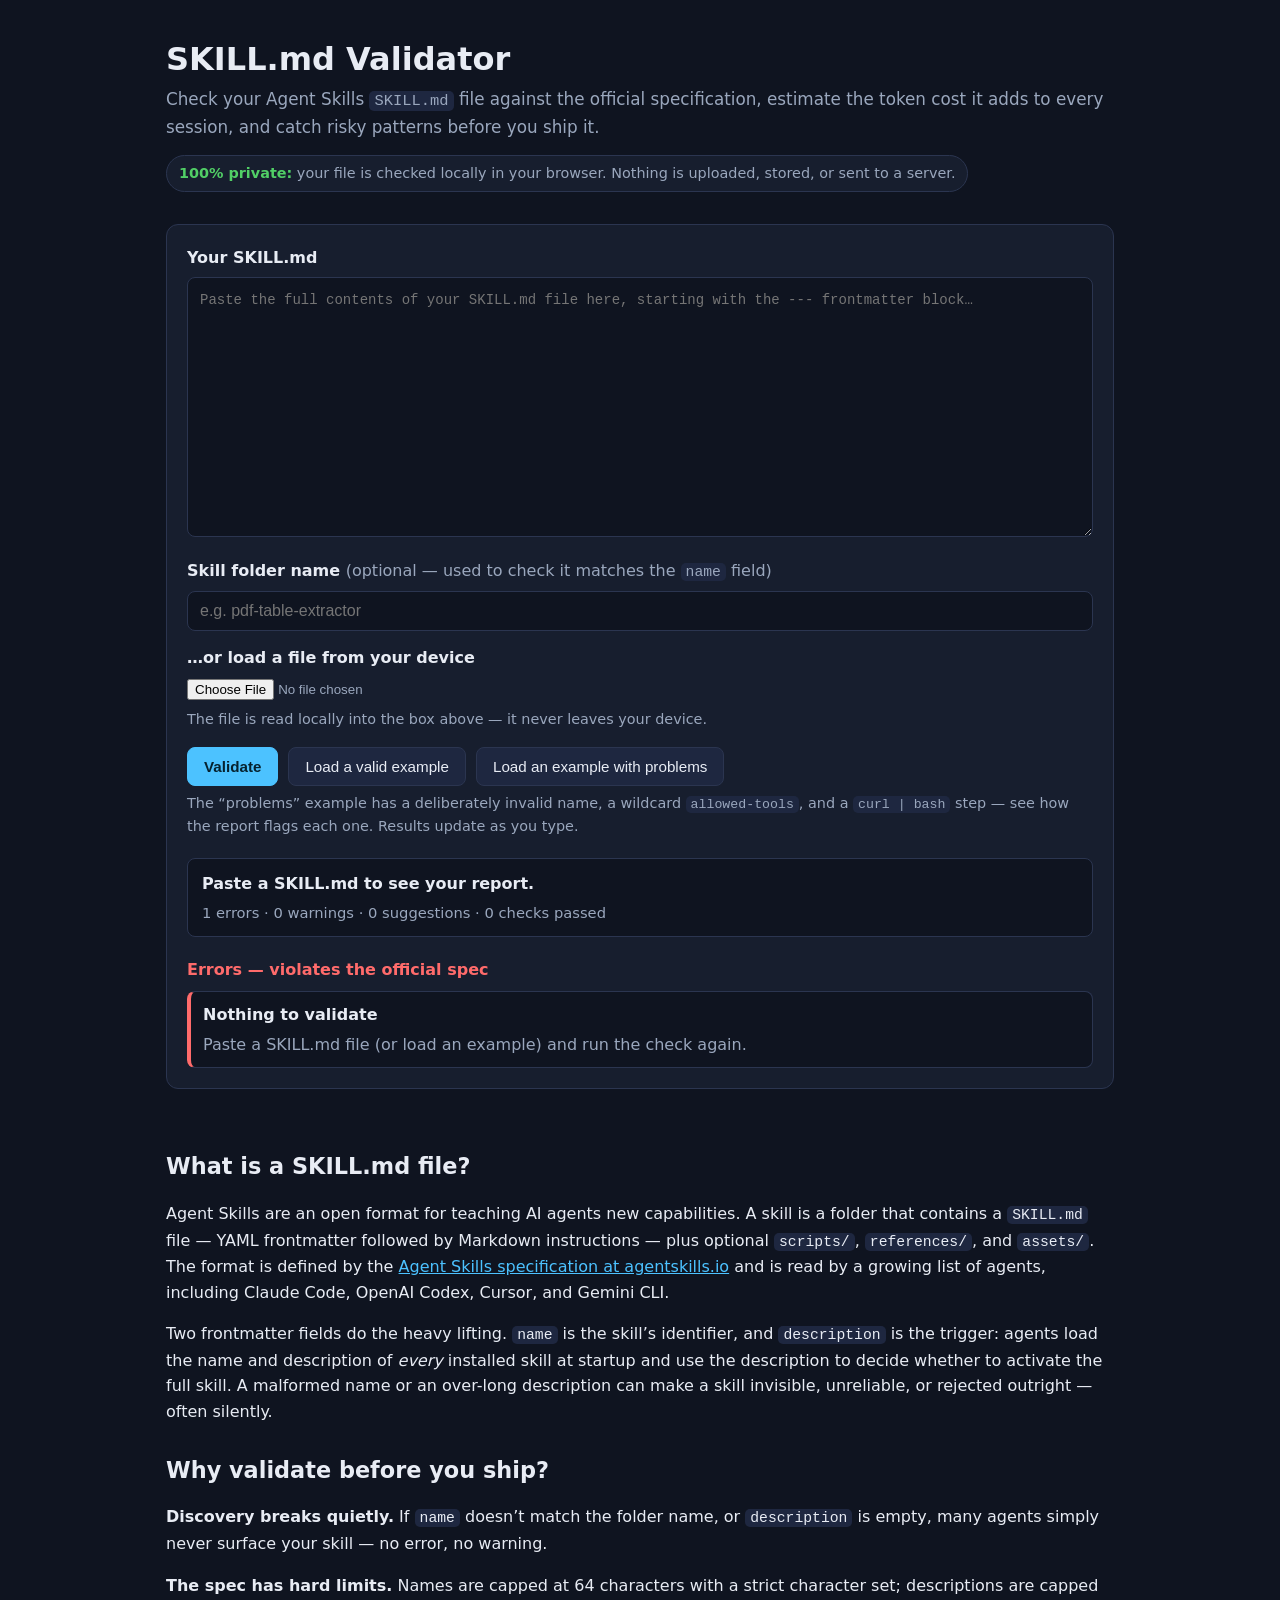
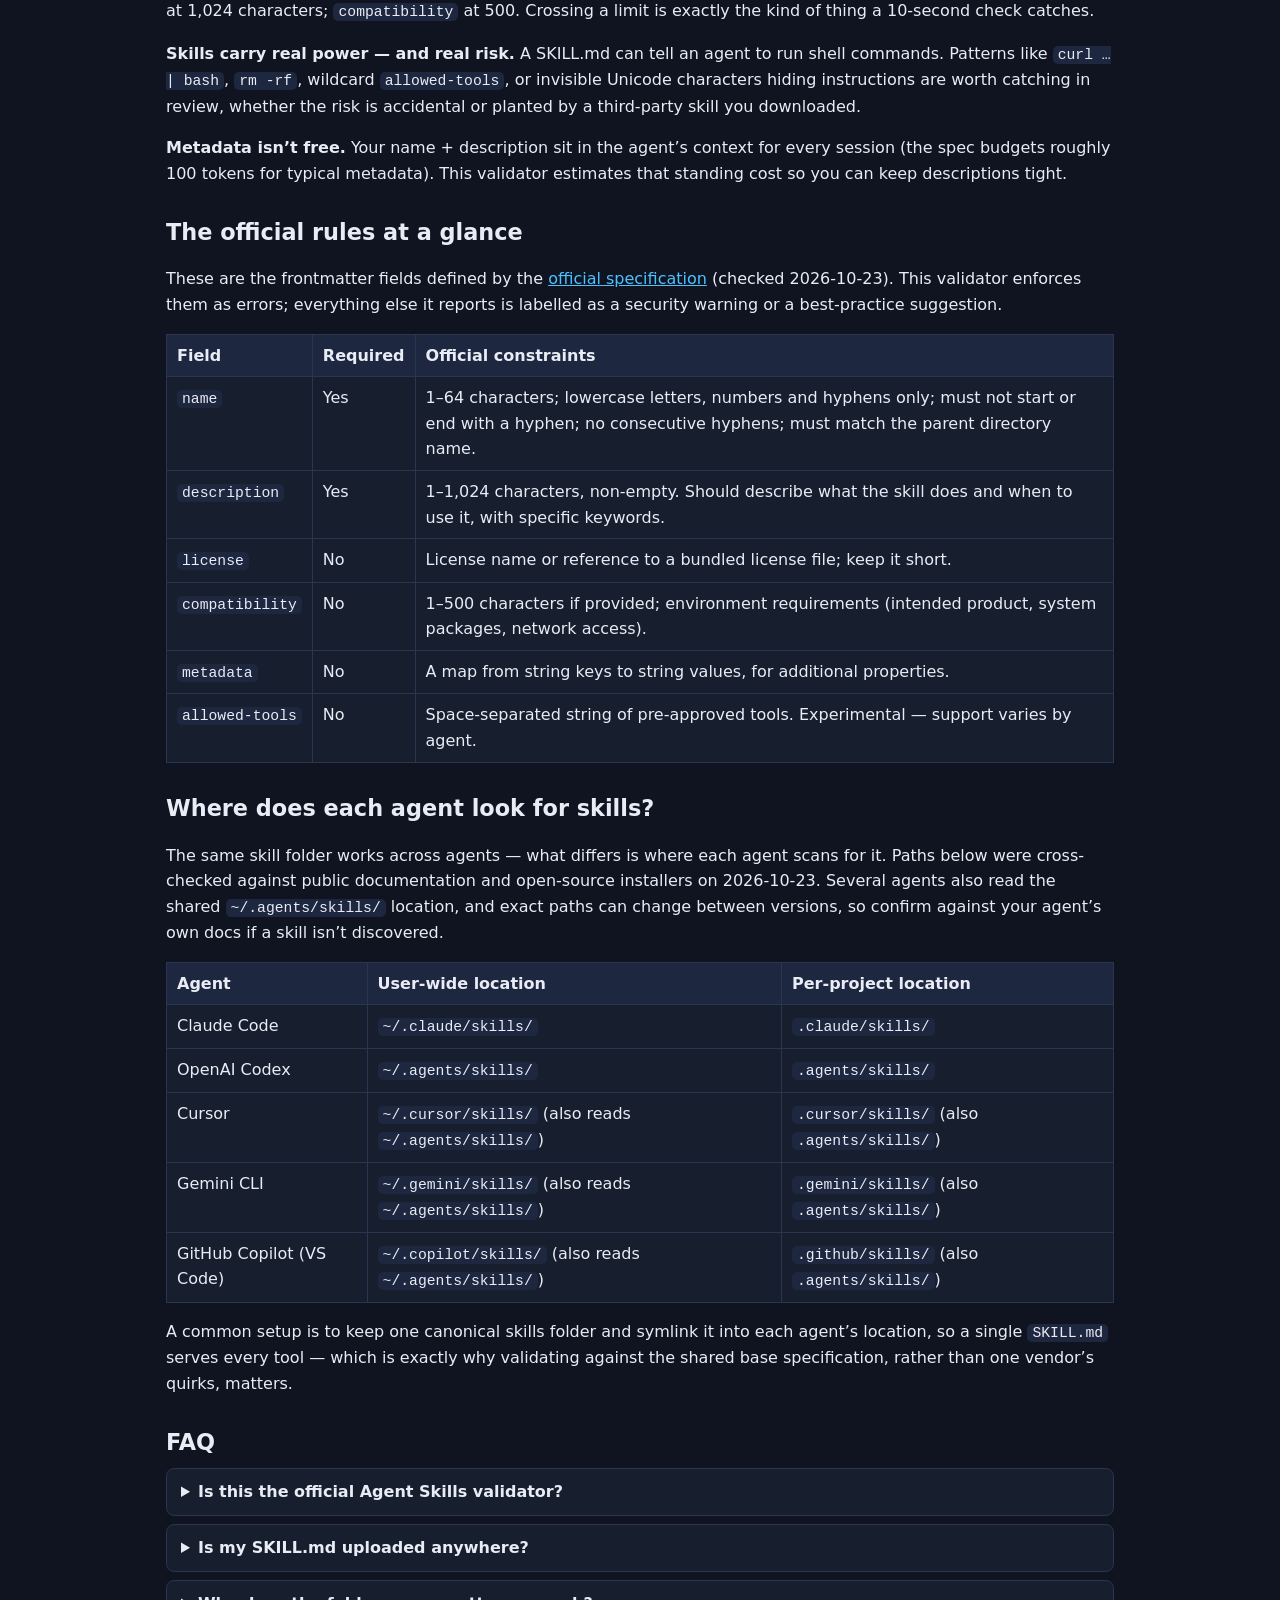
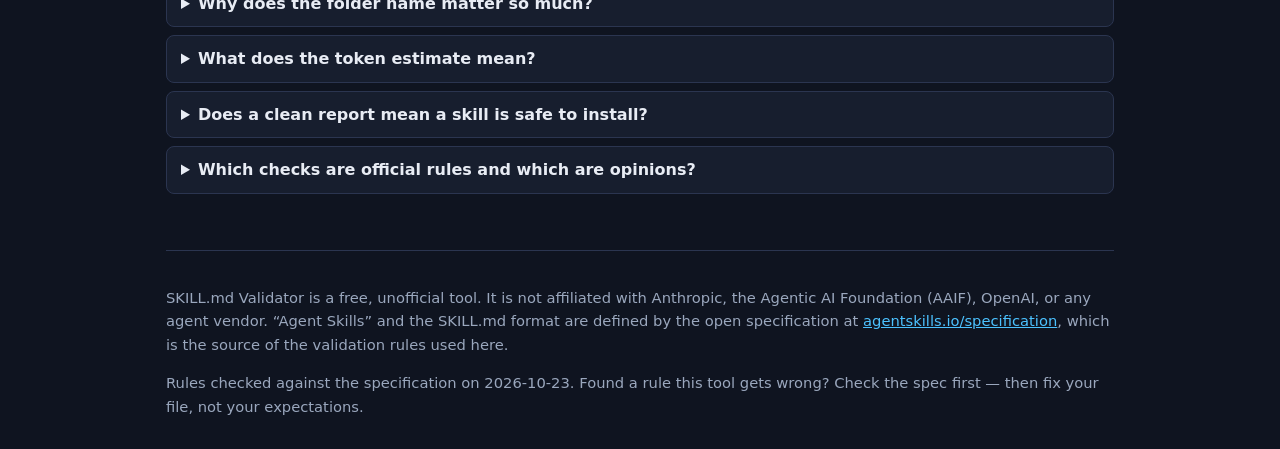
==== index.html @ e112f3e5 "Add files via upload" ====
<!DOCTYPE html>
<html lang="en">
<head>
<meta charset="utf-8">
<meta name="viewport" content="width=device-width, initial-scale=1">
<title>SKILL.md Validator — Free Online Checker for Agent Skills Files</title>
<meta name="description" content="Free, private SKILL.md validator. Paste your Agent Skills SKILL.md file to check frontmatter, name and description rules against the official spec, estimate its standing token cost, and scan for risky patterns — all in your browser, nothing is uploaded.">
<!-- TODO(owner): replace the placeholder domain below with the real domain after launch. -->
<link rel="canonical" href="https://skillmdvalidator.com/">
<meta property="og:title" content="SKILL.md Validator — Free Online Checker for Agent Skills Files">
<meta property="og:description" content="Validate SKILL.md frontmatter against the official Agent Skills spec, estimate token cost, and scan for risky patterns. Free, no sign-up, runs 100% in your browser.">
<meta property="og:type" content="website">
<meta property="og:url" content="https://skillmdvalidator.com/">
<link rel="stylesheet" href="style.css">
</head>
<body>
<div class="wrap">

<header class="site">
  <h1>SKILL.md Validator</h1>
  <p class="tagline">Check your Agent Skills <code>SKILL.md</code> file against the official specification, estimate the token cost it adds to every session, and catch risky patterns before you ship it.</p>
  <span class="privacy-note"><strong>100% private:</strong> your file is checked locally in your browser. Nothing is uploaded, stored, or sent to a server.</span>
</header>

<main>
  <section class="tool" aria-label="SKILL.md validator tool">
    <label for="skill-input">Your SKILL.md</label>
    <textarea id="skill-input" spellcheck="false" placeholder="Paste the full contents of your SKILL.md file here, starting with the --- frontmatter block…"></textarea>

    <label for="folder-input">Skill folder name <span style="font-weight:400;color:var(--muted)">(optional — used to check it matches the <code>name</code> field)</span></label>
    <input type="text" id="folder-input" placeholder="e.g. pdf-table-extractor" autocomplete="off">

    <label for="file-input">…or load a file from your device</label>
    <input type="file" id="file-input" accept=".md,.markdown,.txt,text/markdown,text/plain">
    <p class="hint">The file is read locally into the box above — it never leaves your device.</p>

    <div class="btn-row">
      <button type="button" class="primary" id="validate-btn">Validate</button>
      <button type="button" id="load-valid">Load a valid example</button>
      <button type="button" id="load-flawed">Load an example with problems</button>
    </div>
    <p class="hint">The “problems” example has a deliberately invalid name, a wildcard <code>allowed-tools</code>, and a <code>curl | bash</code> step — see how the report flags each one. Results update as you type.</p>

    <div id="report" aria-live="polite"></div>
  </section>

  <section class="content">
    <h2>What is a SKILL.md file?</h2>
    <p>Agent Skills are an open format for teaching AI agents new capabilities. A skill is a folder that contains a <code>SKILL.md</code> file — YAML frontmatter followed by Markdown instructions — plus optional <code>scripts/</code>, <code>references/</code>, and <code>assets/</code>. The format is defined by the <a href="https://agentskills.io/specification" rel="noopener">Agent Skills specification at agentskills.io</a> and is read by a growing list of agents, including Claude Code, OpenAI Codex, Cursor, and Gemini CLI.</p>
    <p>Two frontmatter fields do the heavy lifting. <code>name</code> is the skill’s identifier, and <code>description</code> is the trigger: agents load the name and description of <em>every</em> installed skill at startup and use the description to decide whether to activate the full skill. A malformed name or an over-long description can make a skill invisible, unreliable, or rejected outright — often silently.</p>

    <h2>Why validate before you ship?</h2>
    <p><strong>Discovery breaks quietly.</strong> If <code>name</code> doesn’t match the folder name, or <code>description</code> is empty, many agents simply never surface your skill — no error, no warning.</p>
    <p><strong>The spec has hard limits.</strong> Names are capped at 64 characters with a strict character set; descriptions are capped at 1,024 characters; <code>compatibility</code> at 500. Crossing a limit is exactly the kind of thing a 10-second check catches.</p>
    <p><strong>Skills carry real power — and real risk.</strong> A SKILL.md can tell an agent to run shell commands. Patterns like <code>curl … | bash</code>, <code>rm -rf</code>, wildcard <code>allowed-tools</code>, or invisible Unicode characters hiding instructions are worth catching in review, whether the risk is accidental or planted by a third-party skill you downloaded.</p>
    <p><strong>Metadata isn’t free.</strong> Your name + description sit in the agent’s context for every session (the spec budgets roughly 100 tokens for typical metadata). This validator estimates that standing cost so you can keep descriptions tight.</p>

    <h2>The official rules at a glance</h2>
    <p>These are the frontmatter fields defined by the <a href="https://agentskills.io/specification" rel="noopener">official specification</a> (checked 2026-10-23). This validator enforces them as errors; everything else it reports is labelled as a security warning or a best-practice suggestion.</p>
    <table>
      <thead><tr><th>Field</th><th>Required</th><th>Official constraints</th></tr></thead>
      <tbody>
        <tr><td><code>name</code></td><td>Yes</td><td>1–64 characters; lowercase letters, numbers and hyphens only; must not start or end with a hyphen; no consecutive hyphens; must match the parent directory name.</td></tr>
        <tr><td><code>description</code></td><td>Yes</td><td>1–1,024 characters, non-empty. Should describe what the skill does and when to use it, with specific keywords.</td></tr>
        <tr><td><code>license</code></td><td>No</td><td>License name or reference to a bundled license file; keep it short.</td></tr>
        <tr><td><code>compatibility</code></td><td>No</td><td>1–500 characters if provided; environment requirements (intended product, system packages, network access).</td></tr>
        <tr><td><code>metadata</code></td><td>No</td><td>A map from string keys to string values, for additional properties.</td></tr>
        <tr><td><code>allowed-tools</code></td><td>No</td><td>Space-separated string of pre-approved tools. Experimental — support varies by agent.</td></tr>
      </tbody>
    </table>

    <h2>Where does each agent look for skills?</h2>
    <p>The same skill folder works across agents — what differs is where each agent scans for it. Paths below were cross-checked against public documentation and open-source installers on 2026-10-23. Several agents also read the shared <code>~/.agents/skills/</code> location, and exact paths can change between versions, so confirm against your agent’s own docs if a skill isn’t discovered.</p>
    <table>
      <thead><tr><th>Agent</th><th>User-wide location</th><th>Per-project location</th></tr></thead>
      <tbody>
        <tr><td>Claude Code</td><td><code>~/.claude/skills/</code></td><td><code>.claude/skills/</code></td></tr>
        <tr><td>OpenAI Codex</td><td><code>~/.agents/skills/</code></td><td><code>.agents/skills/</code></td></tr>
        <tr><td>Cursor</td><td><code>~/.cursor/skills/</code> (also reads <code>~/.agents/skills/</code>)</td><td><code>.cursor/skills/</code> (also <code>.agents/skills/</code>)</td></tr>
        <tr><td>Gemini CLI</td><td><code>~/.gemini/skills/</code> (also reads <code>~/.agents/skills/</code>)</td><td><code>.gemini/skills/</code> (also <code>.agents/skills/</code>)</td></tr>
        <tr><td>GitHub Copilot (VS Code)</td><td><code>~/.copilot/skills/</code> (also reads <code>~/.agents/skills/</code>)</td><td><code>.github/skills/</code> (also <code>.agents/skills/</code>)</td></tr>
      </tbody>
    </table>
    <p>A common setup is to keep one canonical skills folder and symlink it into each agent’s location, so a single <code>SKILL.md</code> serves every tool — which is exactly why validating against the shared base specification, rather than one vendor’s quirks, matters.</p>

    <h2>FAQ</h2>
    <details>
      <summary>Is this the official Agent Skills validator?</summary>
      <p>No. This is an independent, unofficial tool. The specification’s own reference validator is the <code>skills-ref</code> library mentioned on agentskills.io. This page implements the published specification’s frontmatter rules in JavaScript so you can check a file instantly in the browser, and adds clearly-labelled security heuristics and best-practice suggestions on top.</p>
    </details>
    <details>
      <summary>Is my SKILL.md uploaded anywhere?</summary>
      <p>No. All checking runs in JavaScript on this page, on your device. There is no server, no account, and no analytics on the file contents. You can even save this page and use it offline.</p>
    </details>
    <details>
      <summary>Why does the folder name matter so much?</summary>
      <p>Because the specification says the <code>name</code> field must match the parent directory name. It is one of the most common reasons a skill silently fails to load: someone renames the folder (or copies the file into a differently-named folder) and the agent can no longer reconcile the two. This validator checks it whenever you provide the folder name.</p>
    </details>
    <details>
      <summary>What does the token estimate mean?</summary>
      <p>Agents load every installed skill’s <code>name</code> and <code>description</code> at startup, before deciding what to use. The estimate here is deliberately rough — total characters of name + description divided by 4 (a common approximation of ~4 characters per token for English text). Treat it as a budget signal, not an exact tokenizer count: if one skill costs several hundred tokens of standing context, its description is probably doing too much.</p>
    </details>
    <details>
      <summary>Does a clean report mean a skill is safe to install?</summary>
      <p>No. A clean report means the file follows the specification and none of this tool’s known risky patterns were found. It is a first pass, not a security audit: a skill can be perfectly formatted and still tell an agent to do harmful things in plain language. Always read third-party skills in full before installing them, especially anything that runs shell commands.</p>
    </details>
    <details>
      <summary>Which checks are official rules and which are opinions?</summary>
      <p>Anything labelled an <strong>error</strong> comes straight from the official specification (missing or invalid name/description, unclosed frontmatter, folder-name mismatch, the 1,024-character description cap, the 500-character compatibility cap). <strong>Warnings</strong> are security heuristics (piped remote scripts, destructive commands, wildcard tool approvals, invisible characters). <strong>Suggestions</strong> are best practice — for example adding a “Use when…” trigger sentence to the description. The full source list is in this project’s README.</p>
    </details>
  </section>
</main>

<footer class="site">
  <p>SKILL.md Validator is a free, unofficial tool. It is not affiliated with Anthropic, the Agentic AI Foundation (AAIF), OpenAI, or any agent vendor. “Agent Skills” and the SKILL.md format are defined by the open specification at <a href="https://agentskills.io/specification" rel="noopener">agentskills.io/specification</a>, which is the source of the validation rules used here.</p>
  <p>Rules checked against the specification on 2026-10-23. Found a rule this tool gets wrong? Check the spec first — then fix your file, not your expectations.</p>
</footer>

</div>
<script src="app.js"></script>
</body>
</html>
---- style.css ----
:root {
  --bg: #0f1420;
  --surface: #171e2e;
  --surface-2: #1e2740;
  --ink: #e8ecf4;
  --muted: #9aa7bd;
  --line: #2b3550;
  --accent: #4cc2ff;
  --error: #ff6b6b;
  --warning: #ffb84d;
  --suggestion: #b48cff;
  --pass: #51cf66;
  --radius: 12px;
}
* { box-sizing: border-box; }
html { -webkit-text-size-adjust: 100%; }
body {
  margin: 0;
  font-family: system-ui, -apple-system, "Segoe UI", Roboto, Helvetica, Arial, sans-serif;
  background: var(--bg);
  color: var(--ink);
  line-height: 1.6;
}
a { color: var(--accent); }
.wrap { max-width: 980px; margin: 0 auto; padding: 0 16px; }
header.site { padding: 40px 0 8px; }
header.site h1 { font-size: 2rem; margin: 0 0 8px; line-height: 1.2; }
.tagline { color: var(--muted); margin: 0 0 4px; font-size: 1.05rem; }
.privacy-note {
  display: inline-block; margin-top: 10px; padding: 6px 12px;
  border: 1px solid var(--line); border-radius: 999px;
  background: var(--surface); color: var(--muted); font-size: .9rem;
}
.privacy-note strong { color: var(--pass); }

.tool {
  background: var(--surface); border: 1px solid var(--line);
  border-radius: var(--radius); padding: 20px; margin: 24px 0;
}
.tool label { display: block; font-weight: 600; margin: 14px 0 6px; }
.tool label:first-child { margin-top: 0; }
textarea {
  width: 100%; min-height: 260px; resize: vertical;
  background: var(--bg); color: var(--ink);
  border: 1px solid var(--line); border-radius: 8px;
  padding: 12px; font: 14px/1.5 ui-monospace, SFMono-Regular, Menlo, Consolas, monospace;
}
input[type="text"] {
  width: 100%; background: var(--bg); color: var(--ink);
  border: 1px solid var(--line); border-radius: 8px; padding: 10px 12px; font-size: 1rem;
}
input[type="file"] { color: var(--muted); }
.hint { color: var(--muted); font-size: .9rem; margin: 6px 0 0; }
.btn-row { display: flex; flex-wrap: wrap; gap: 10px; margin-top: 16px; }
button {
  appearance: none; border: 1px solid var(--line); border-radius: 8px;
  background: var(--surface-2); color: var(--ink);
  padding: 10px 16px; font-size: .95rem; cursor: pointer;
}
button.primary { background: var(--accent); border-color: var(--accent); color: #06222f; font-weight: 700; }
button:hover { filter: brightness(1.12); }
button:focus-visible, a:focus-visible, textarea:focus-visible, input:focus-visible {
  outline: 2px solid var(--accent); outline-offset: 2px;
}

#report { margin-top: 20px; }
.summary {
  border: 1px solid var(--line); border-radius: 8px;
  padding: 12px 14px; background: var(--bg);
  display: flex; flex-direction: column; gap: 4px;
}
.summary .counts { color: var(--muted); font-size: .92rem; }
.group-title { margin: 20px 0 8px; font-size: 1rem; }
.group-title.error { color: var(--error); }
.group-title.warning { color: var(--warning); }
.group-title.suggestion { color: var(--suggestion); }
.group-title.pass { color: var(--pass); }
ul.issues, ul.passes { list-style: none; margin: 0; padding: 0; display: grid; gap: 8px; }
.issue {
  border: 1px solid var(--line); border-left: 4px solid var(--muted);
  border-radius: 8px; padding: 10px 12px; background: var(--bg);
}
.issue.error { border-left-color: var(--error); }
.issue.warning { border-left-color: var(--warning); }
.issue.suggestion { border-left-color: var(--suggestion); }
.issue p { margin: 4px 0 0; color: var(--muted); }
ul.passes li { color: var(--muted); padding: 2px 0; }
code {
  font-family: ui-monospace, SFMono-Regular, Menlo, Consolas, monospace;
  background: var(--surface-2); padding: 1px 5px; border-radius: 5px; font-size: .92em;
}
pre {
  background: var(--surface); border: 1px solid var(--line); border-radius: 8px;
  padding: 14px; overflow-x: auto; font-size: .9rem;
}
section.content { padding: 8px 0; }
section.content h2 { margin: 28px 0 8px; font-size: 1.4rem; }
table { border-collapse: collapse; width: 100%; margin: 12px 0; display: block; overflow-x: auto; }
th, td { border: 1px solid var(--line); padding: 8px 10px; text-align: left; vertical-align: top; }
th { background: var(--surface-2); }
td { background: var(--surface); }
details {
  border: 1px solid var(--line); border-radius: 8px;
  background: var(--surface); padding: 10px 14px; margin: 8px 0;
}
details summary { cursor: pointer; font-weight: 600; }
details p { color: var(--muted); margin: 8px 0 4px; }
footer.site {
  border-top: 1px solid var(--line); margin-top: 40px;
  padding: 20px 0 36px; color: var(--muted); font-size: .92rem;
}
@media (max-width: 640px) {
  header.site { padding-top: 26px; }
  header.site h1 { font-size: 1.6rem; }
  .tool { padding: 14px; }
  textarea { min-height: 200px; }
  .btn-row button { flex: 1 1 44%; }
}
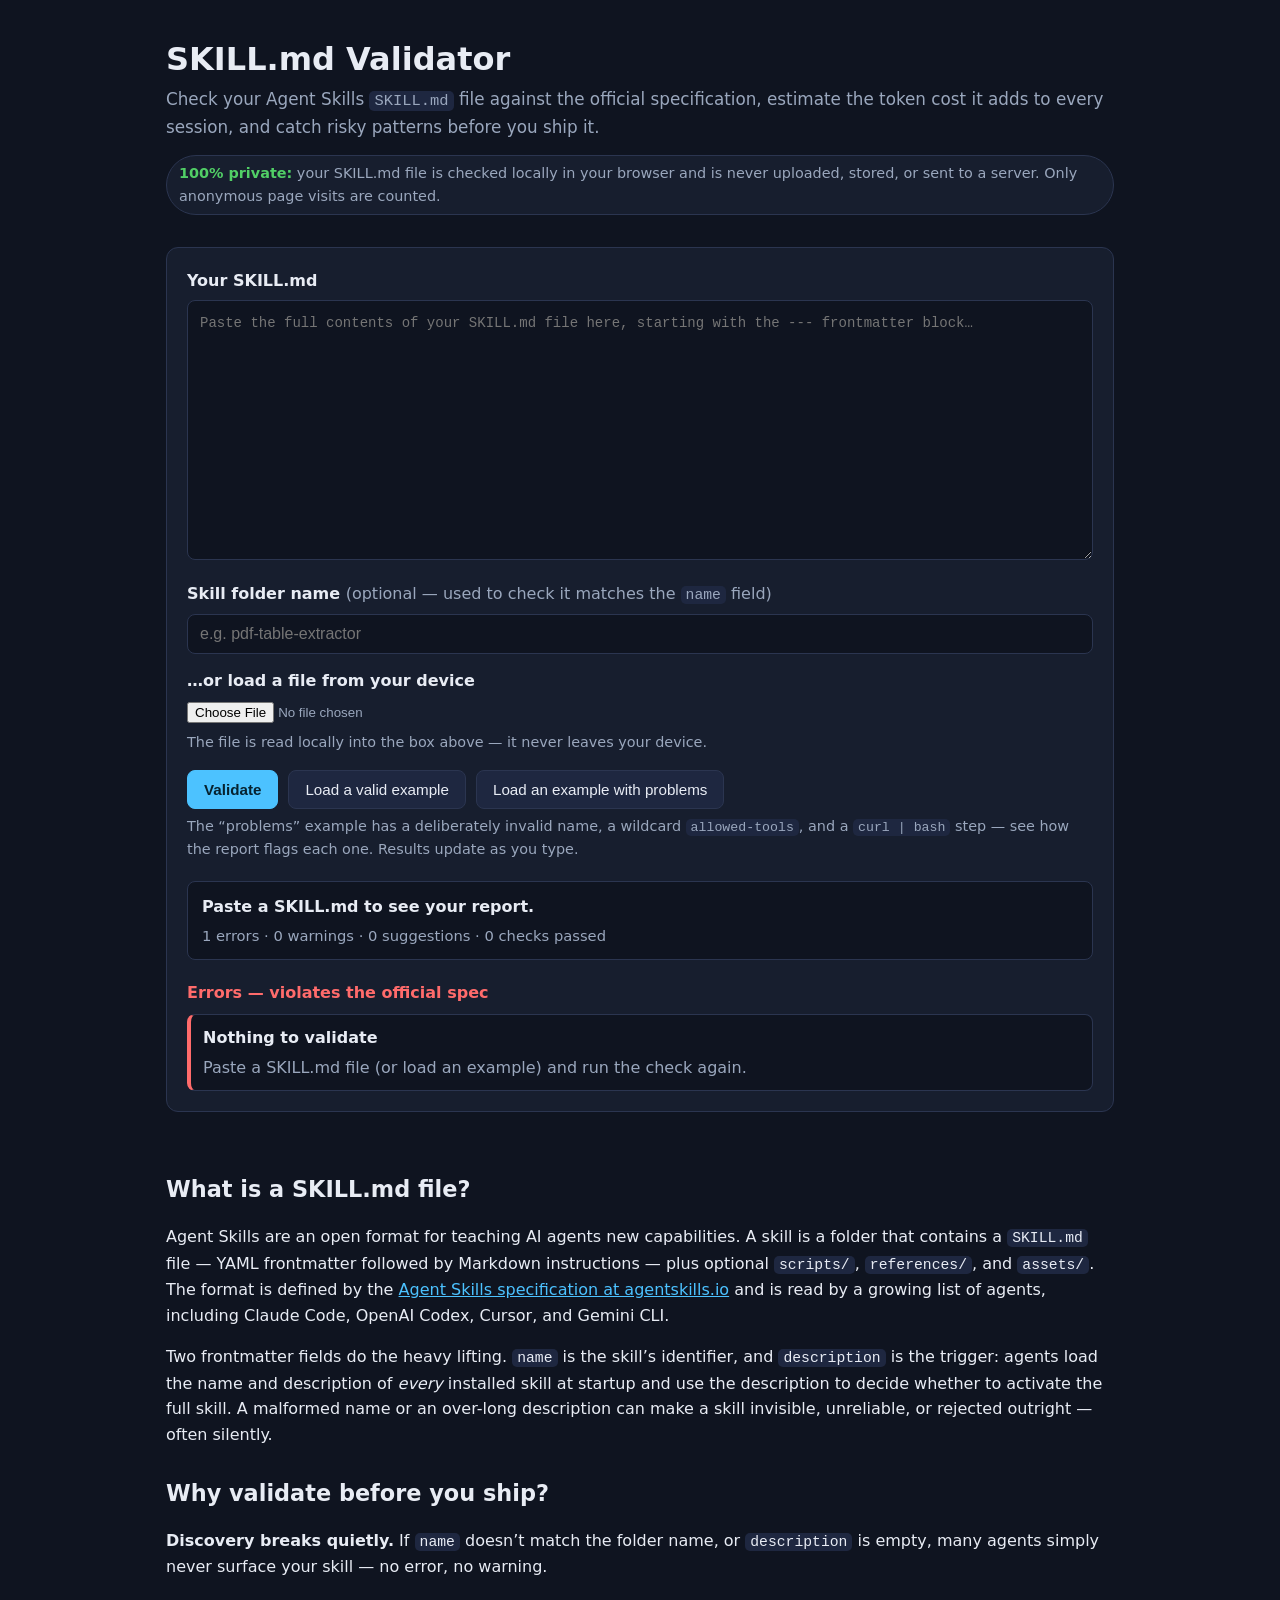
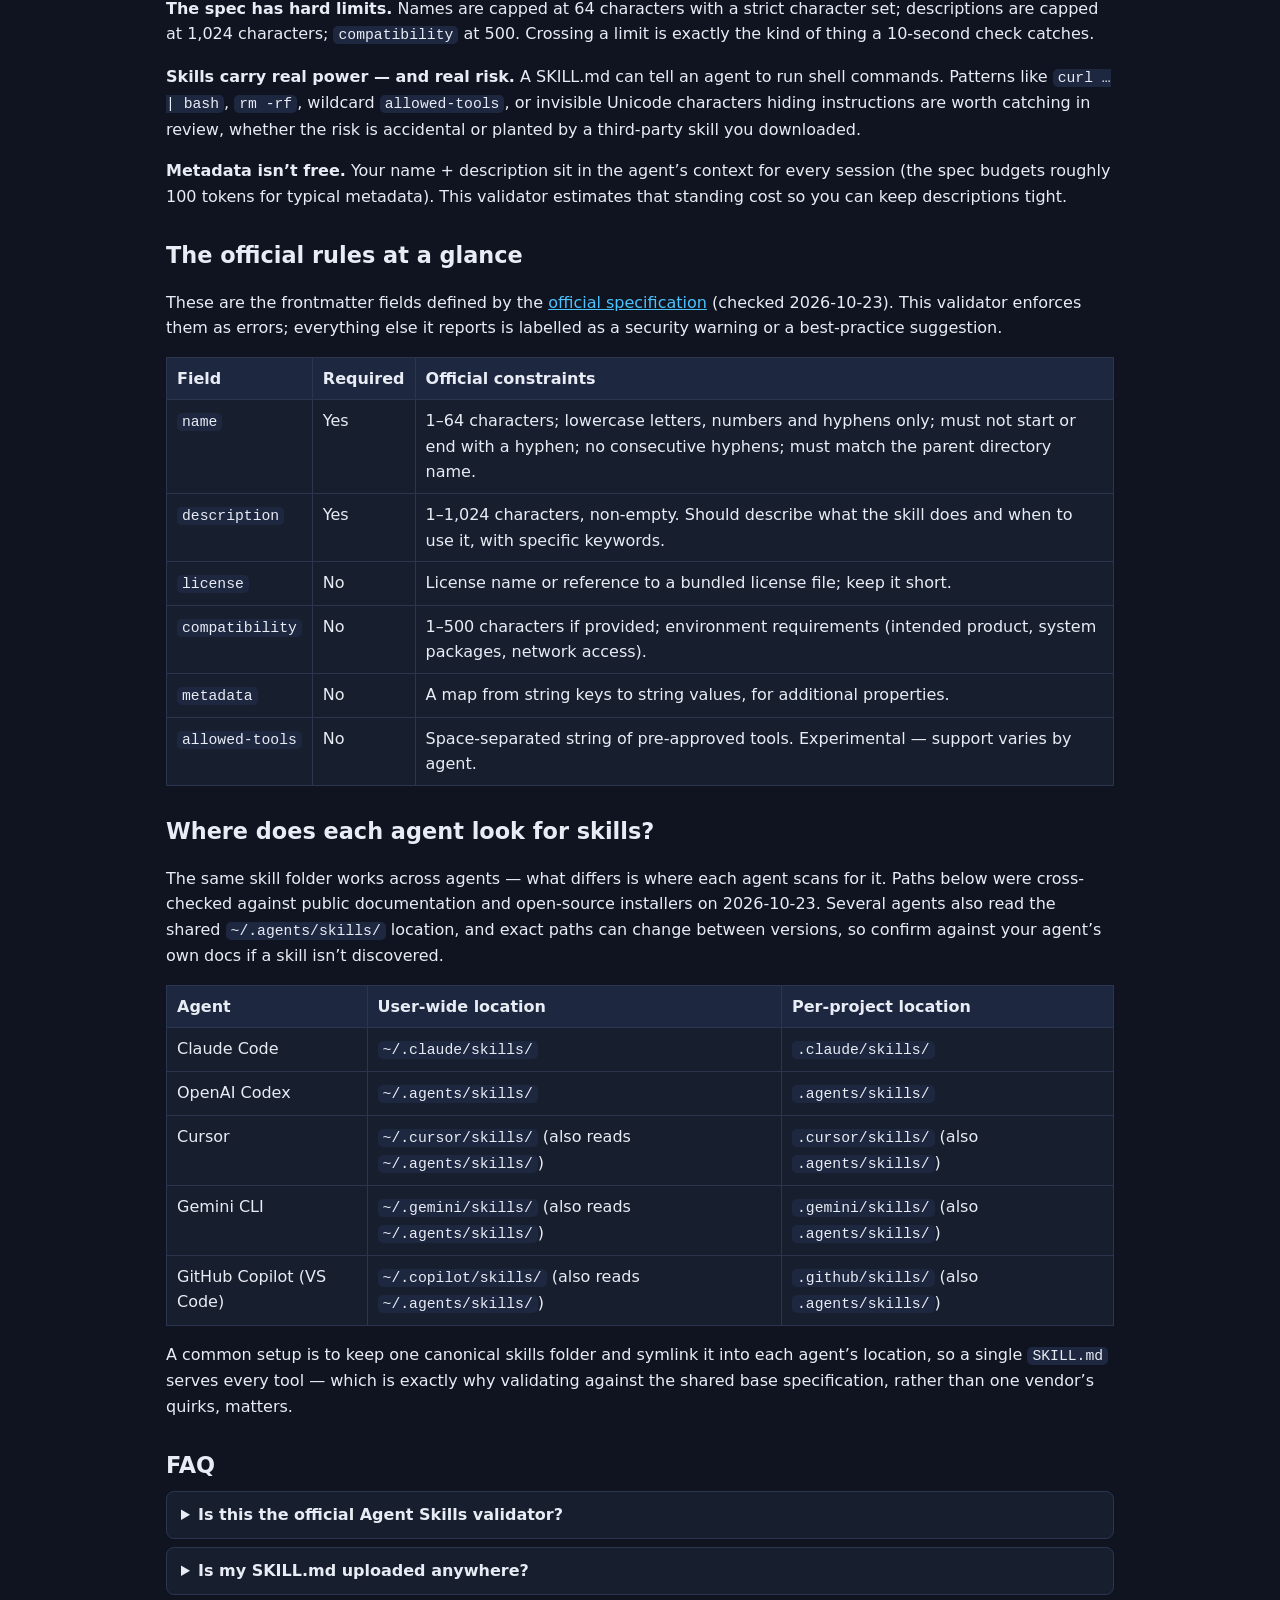
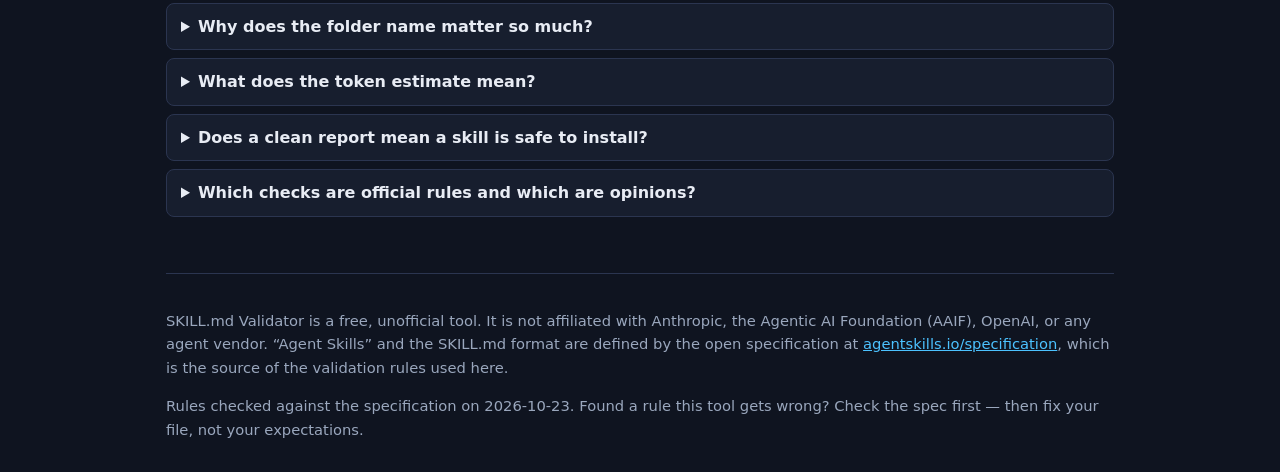
==== commit ce91c9ec: "Fix privacy wording for GA4 page-visit analytics" ====
--- a/index.html
+++ b/index.html
@@ -12,6 +12,14 @@
 <meta property="og:type" content="website">
 <meta property="og:url" content="https://skillmdvalidator.com/">
 <link rel="stylesheet" href="style.css">
+<!-- Google tag (gtag.js) - page visits only; SKILL.md file contents are never sent. -->
+<script async src="https://www.googletagmanager.com/gtag/js?id=G-309C665CHX"></script>
+<script>
+  window.dataLayer = window.dataLayer || [];
+  function gtag(){dataLayer.push(arguments);}
+  gtag('js', new Date());
+  gtag('config', 'G-309C665CHX');
+</script>
 </head>
 <body>
 <div class="wrap">
@@ -19,7 +27,7 @@
 <header class="site">
   <h1>SKILL.md Validator</h1>
   <p class="tagline">Check your Agent Skills <code>SKILL.md</code> file against the official specification, estimate the token cost it adds to every session, and catch risky patterns before you ship it.</p>
-  <span class="privacy-note"><strong>100% private:</strong> your file is checked locally in your browser. Nothing is uploaded, stored, or sent to a server.</span>
+  <span class="privacy-note"><strong>100% private:</strong> your SKILL.md file is checked locally in your browser and is never uploaded, stored, or sent to a server. Only anonymous page visits are counted.</span>
 </header>
 
 <main>
@@ -90,7 +98,7 @@
     </details>
     <details>
       <summary>Is my SKILL.md uploaded anywhere?</summary>
-      <p>No. All checking runs in JavaScript on this page, on your device. There is no server, no account, and no analytics on the file contents. You can even save this page and use it offline.</p>
+      <p>No. All checking runs in JavaScript on this page, on your device. Your file contents are never uploaded, analyzed, or stored anywhere. Anonymous page visits are counted with Google Analytics; that counts visits only and never sees your file contents. You can even save this page and use it offline.</p>
     </details>
     <details>
       <summary>Why does the folder name matter so much?</summary>
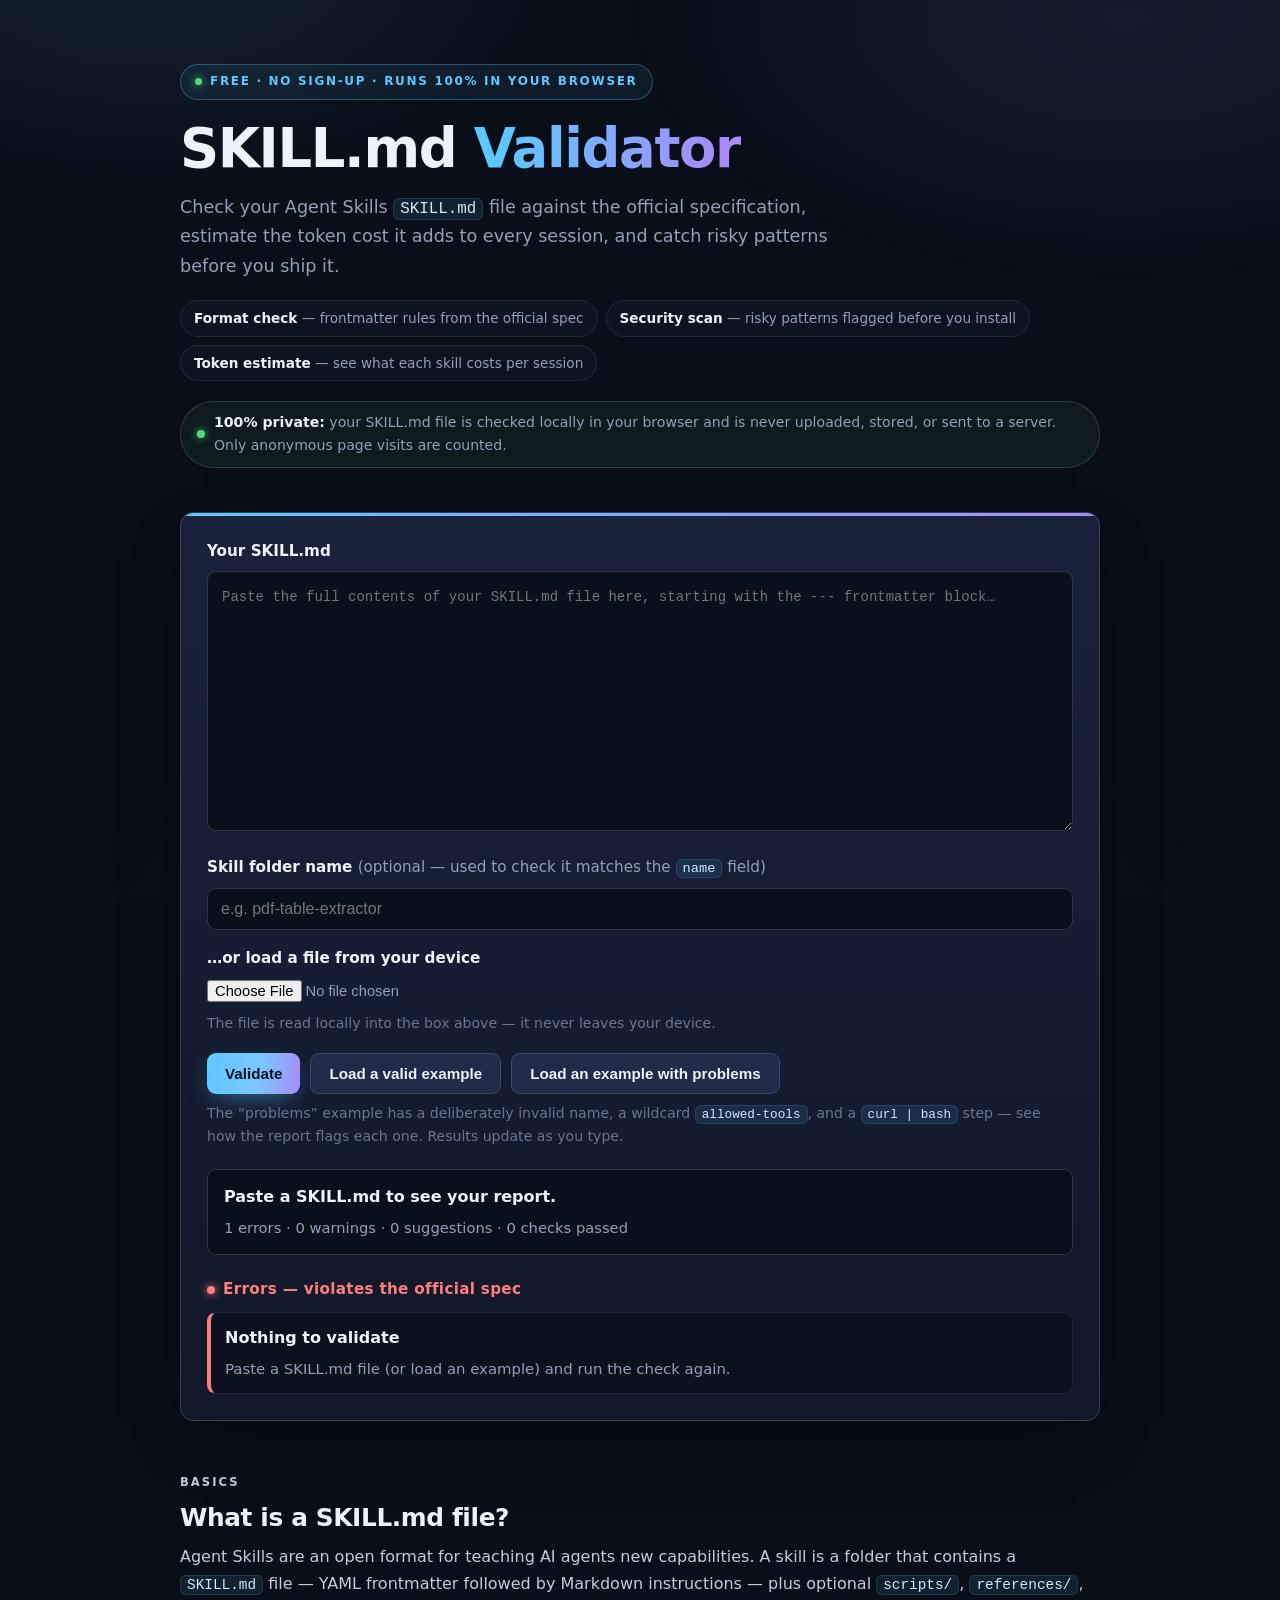
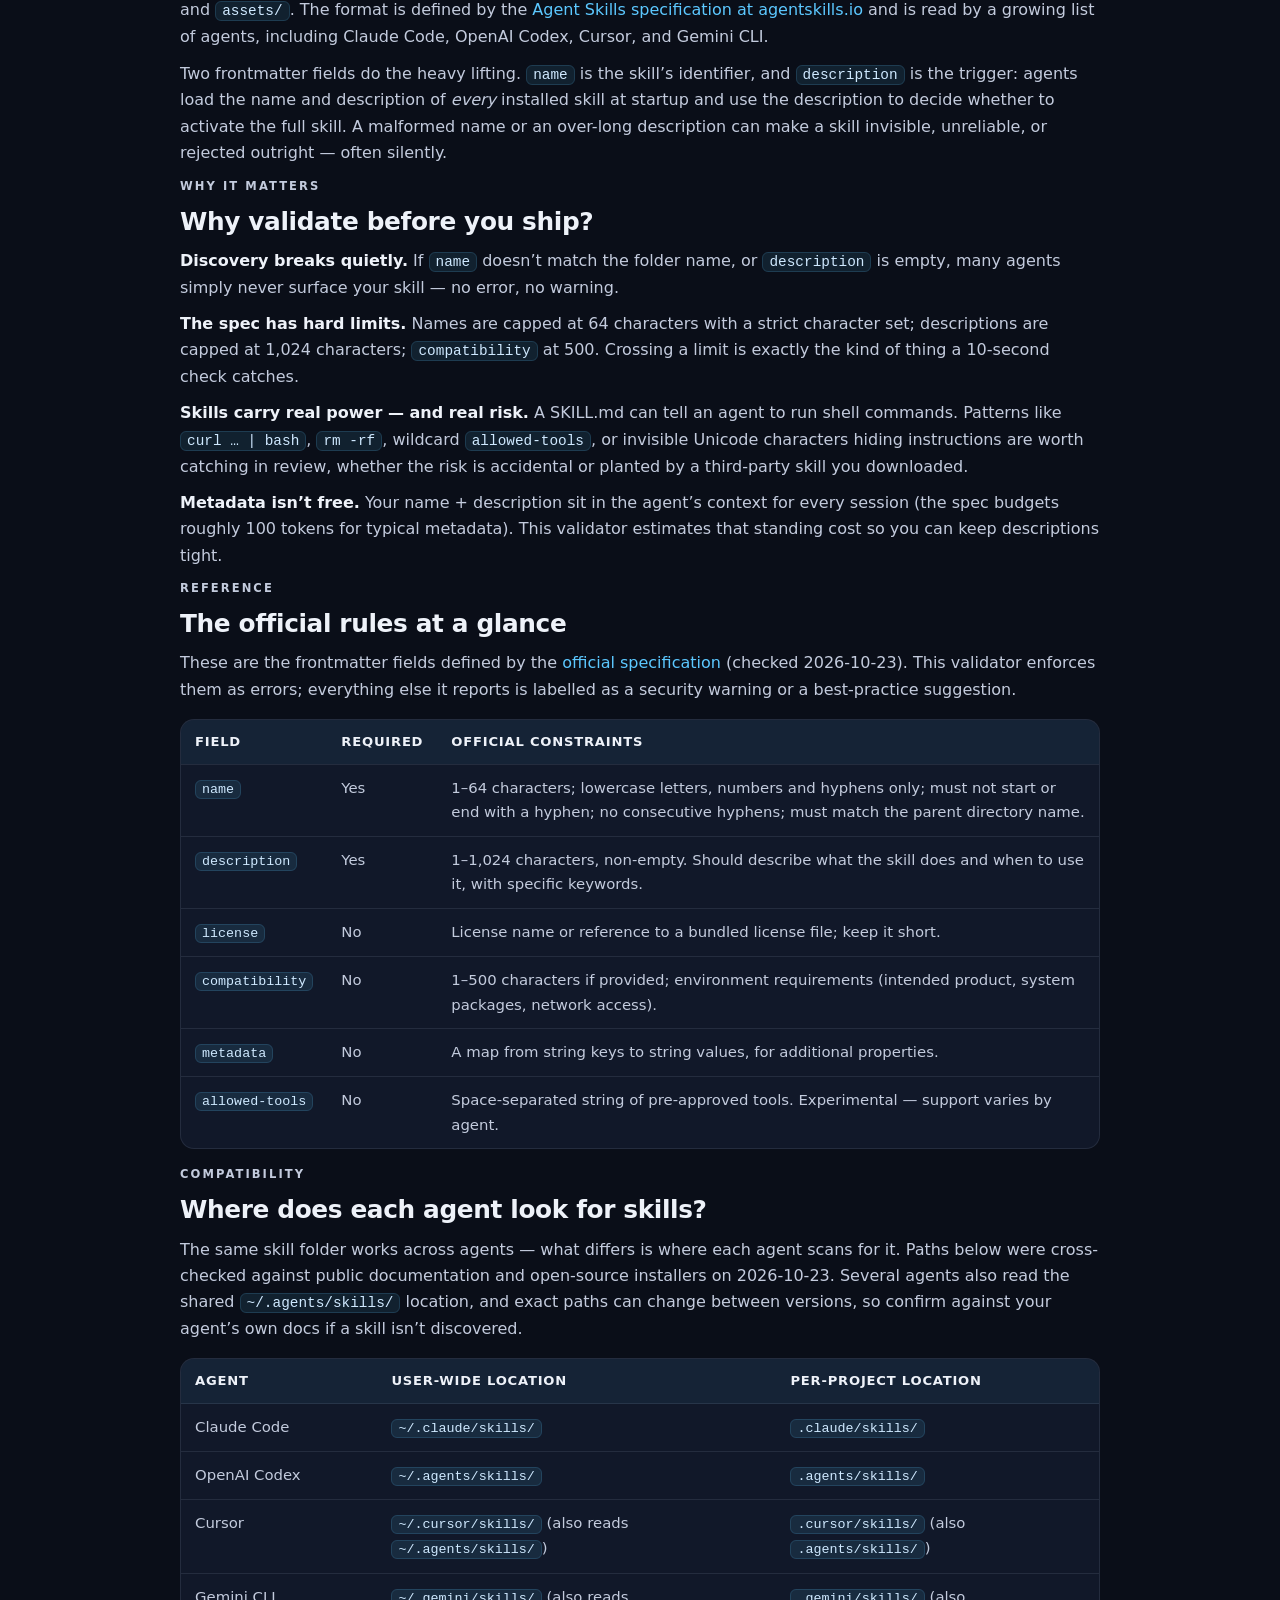
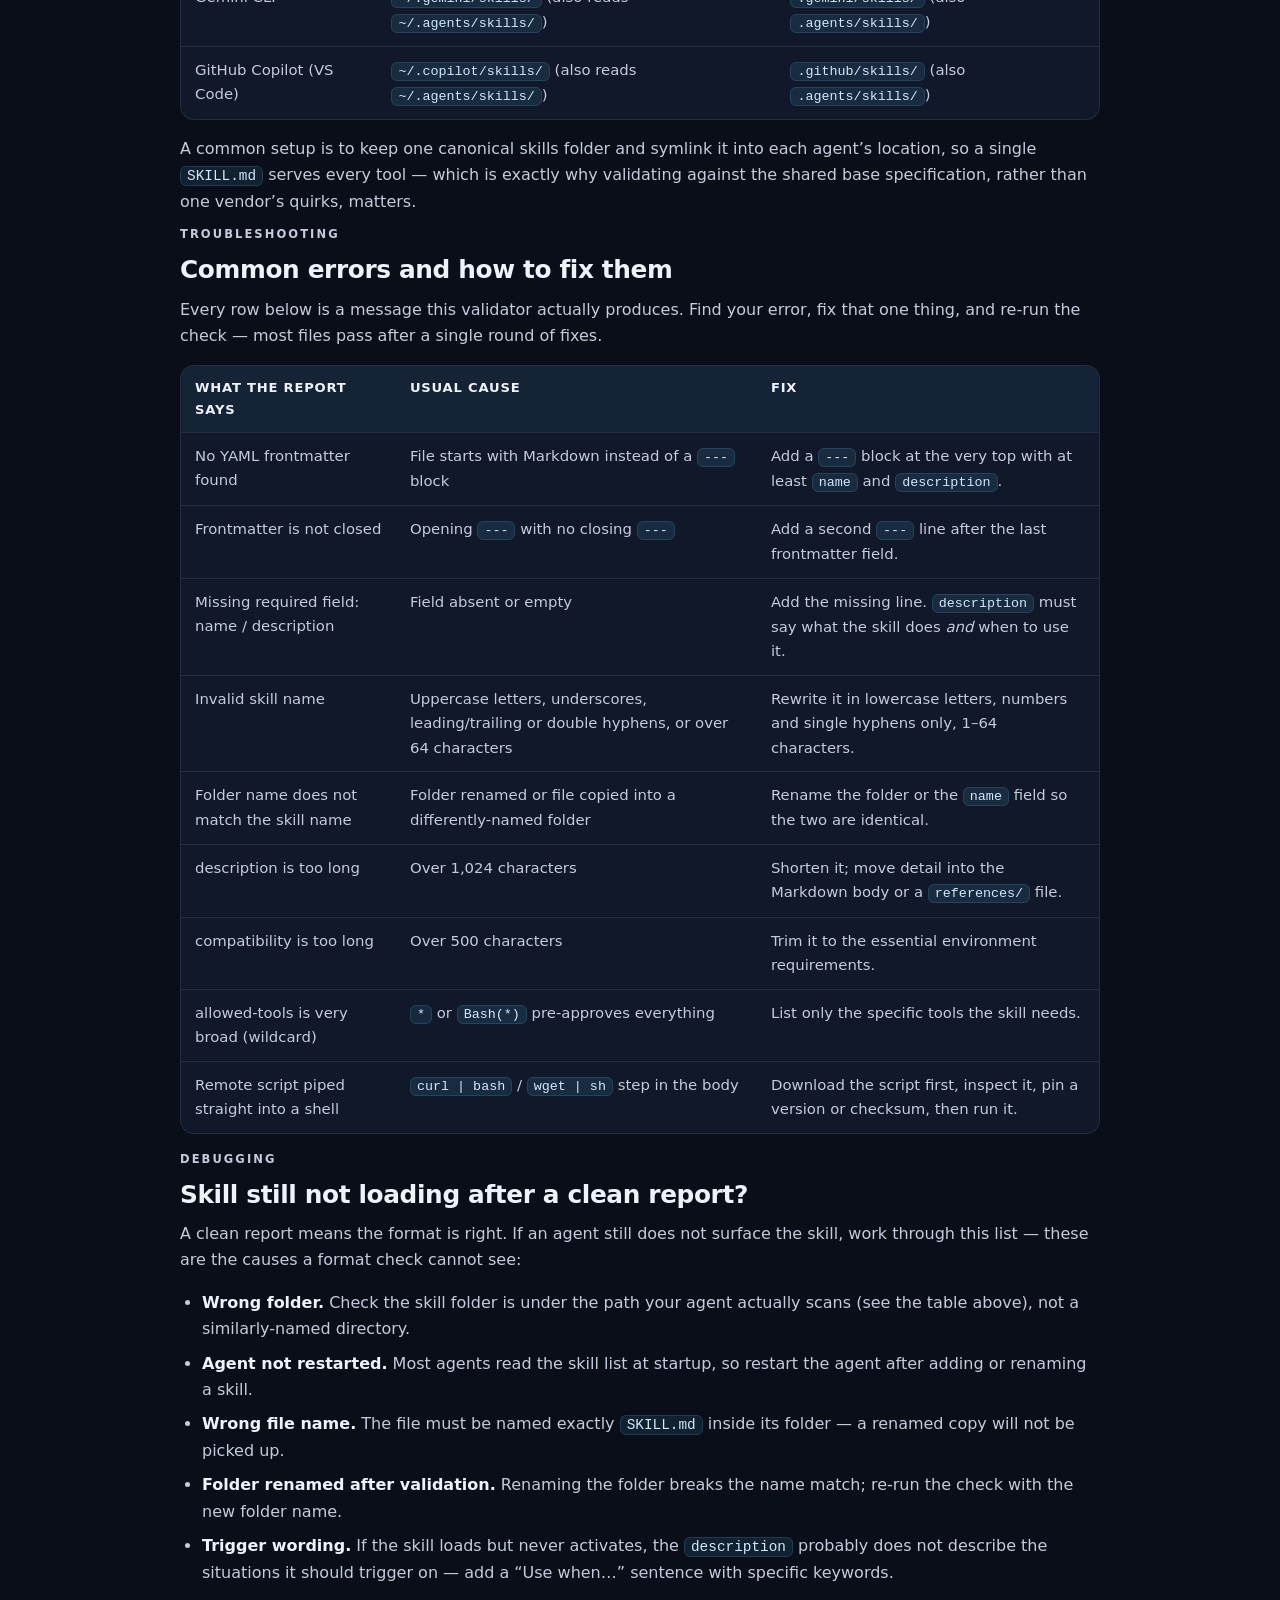
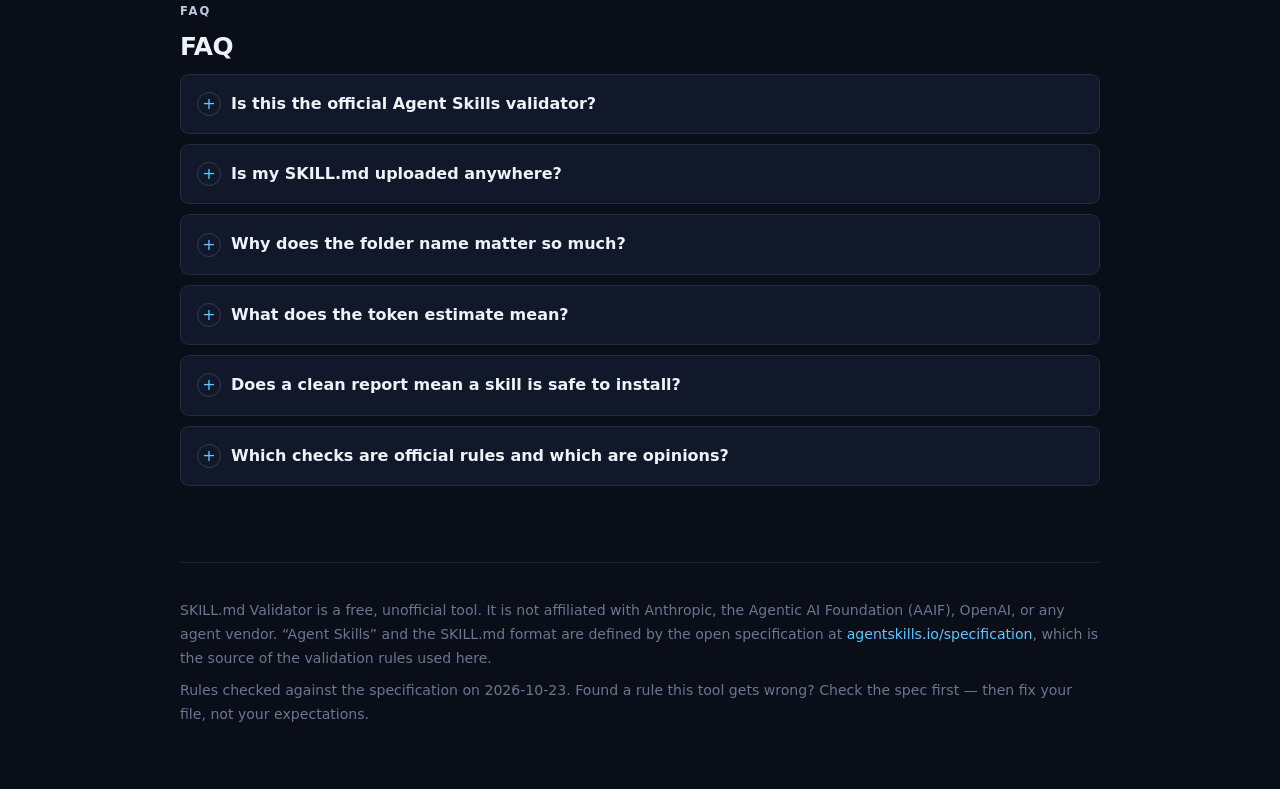
==== commit cb7a70d9: "publish: how-to-write-a-skill-md guide + sitemap" ====
--- a/index.html
+++ b/index.html
@@ -25,9 +25,15 @@
 <div class="wrap">
 
 <header class="site">
-  <h1>SKILL.md Validator</h1>
+  <span class="hero-badge"><span class="dot"></span>FREE · NO SIGN-UP · RUNS 100% IN YOUR BROWSER</span>
+  <h1>SKILL.md <span class="grad">Validator</span></h1>
   <p class="tagline">Check your Agent Skills <code>SKILL.md</code> file against the official specification, estimate the token cost it adds to every session, and catch risky patterns before you ship it.</p>
-  <span class="privacy-note"><strong>100% private:</strong> your SKILL.md file is checked locally in your browser and is never uploaded, stored, or sent to a server. Only anonymous page visits are counted.</span>
+  <ul class="hero-points">
+    <li><b>Format check</b> — frontmatter rules from the official spec</li>
+    <li><b>Security scan</b> — risky patterns flagged before you install</li>
+    <li><b>Token estimate</b> — see what each skill costs per session</li>
+  </ul>
+  <span class="privacy-note"><span class="lock-dot"></span><span><strong>100% private:</strong> your SKILL.md file is checked locally in your browser and is never uploaded, stored, or sent to a server. Only anonymous page visits are counted.</span></span>
 </header>
 
 <main>
@@ -53,19 +59,22 @@
   </section>
 
   <section class="content">
+    <p class="eyebrow">BASICS</p>
     <h2>What is a SKILL.md file?</h2>
     <p>Agent Skills are an open format for teaching AI agents new capabilities. A skill is a folder that contains a <code>SKILL.md</code> file — YAML frontmatter followed by Markdown instructions — plus optional <code>scripts/</code>, <code>references/</code>, and <code>assets/</code>. The format is defined by the <a href="https://agentskills.io/specification" rel="noopener">Agent Skills specification at agentskills.io</a> and is read by a growing list of agents, including Claude Code, OpenAI Codex, Cursor, and Gemini CLI.</p>
     <p>Two frontmatter fields do the heavy lifting. <code>name</code> is the skill’s identifier, and <code>description</code> is the trigger: agents load the name and description of <em>every</em> installed skill at startup and use the description to decide whether to activate the full skill. A malformed name or an over-long description can make a skill invisible, unreliable, or rejected outright — often silently.</p>
 
+    <p class="eyebrow">WHY IT MATTERS</p>
     <h2>Why validate before you ship?</h2>
     <p><strong>Discovery breaks quietly.</strong> If <code>name</code> doesn’t match the folder name, or <code>description</code> is empty, many agents simply never surface your skill — no error, no warning.</p>
     <p><strong>The spec has hard limits.</strong> Names are capped at 64 characters with a strict character set; descriptions are capped at 1,024 characters; <code>compatibility</code> at 500. Crossing a limit is exactly the kind of thing a 10-second check catches.</p>
     <p><strong>Skills carry real power — and real risk.</strong> A SKILL.md can tell an agent to run shell commands. Patterns like <code>curl … | bash</code>, <code>rm -rf</code>, wildcard <code>allowed-tools</code>, or invisible Unicode characters hiding instructions are worth catching in review, whether the risk is accidental or planted by a third-party skill you downloaded.</p>
     <p><strong>Metadata isn’t free.</strong> Your name + description sit in the agent’s context for every session (the spec budgets roughly 100 tokens for typical metadata). This validator estimates that standing cost so you can keep descriptions tight.</p>
 
+    <p class="eyebrow">REFERENCE</p>
     <h2>The official rules at a glance</h2>
     <p>These are the frontmatter fields defined by the <a href="https://agentskills.io/specification" rel="noopener">official specification</a> (checked 2026-10-23). This validator enforces them as errors; everything else it reports is labelled as a security warning or a best-practice suggestion.</p>
-    <table>
+    <div class="table-card"><div class="table-scroll"><table>
       <thead><tr><th>Field</th><th>Required</th><th>Official constraints</th></tr></thead>
       <tbody>
         <tr><td><code>name</code></td><td>Yes</td><td>1–64 characters; lowercase letters, numbers and hyphens only; must not start or end with a hyphen; no consecutive hyphens; must match the parent directory name.</td></tr>
@@ -75,11 +84,12 @@
         <tr><td><code>metadata</code></td><td>No</td><td>A map from string keys to string values, for additional properties.</td></tr>
         <tr><td><code>allowed-tools</code></td><td>No</td><td>Space-separated string of pre-approved tools. Experimental — support varies by agent.</td></tr>
       </tbody>
-    </table>
+    </table></div></div>
 
+    <p class="eyebrow">COMPATIBILITY</p>
     <h2>Where does each agent look for skills?</h2>
     <p>The same skill folder works across agents — what differs is where each agent scans for it. Paths below were cross-checked against public documentation and open-source installers on 2026-10-23. Several agents also read the shared <code>~/.agents/skills/</code> location, and exact paths can change between versions, so confirm against your agent’s own docs if a skill isn’t discovered.</p>
-    <table>
+    <div class="table-card"><div class="table-scroll"><table>
       <thead><tr><th>Agent</th><th>User-wide location</th><th>Per-project location</th></tr></thead>
       <tbody>
         <tr><td>Claude Code</td><td><code>~/.claude/skills/</code></td><td><code>.claude/skills/</code></td></tr>
@@ -88,9 +98,39 @@
         <tr><td>Gemini CLI</td><td><code>~/.gemini/skills/</code> (also reads <code>~/.agents/skills/</code>)</td><td><code>.gemini/skills/</code> (also <code>.agents/skills/</code>)</td></tr>
         <tr><td>GitHub Copilot (VS Code)</td><td><code>~/.copilot/skills/</code> (also reads <code>~/.agents/skills/</code>)</td><td><code>.github/skills/</code> (also <code>.agents/skills/</code>)</td></tr>
       </tbody>
-    </table>
+    </table></div></div>
     <p>A common setup is to keep one canonical skills folder and symlink it into each agent’s location, so a single <code>SKILL.md</code> serves every tool — which is exactly why validating against the shared base specification, rather than one vendor’s quirks, matters.</p>
 
+    <p class="eyebrow">TROUBLESHOOTING</p>
+    <h2>Common errors and how to fix them</h2>
+    <p>Every row below is a message this validator actually produces. Find your error, fix that one thing, and re-run the check — most files pass after a single round of fixes.</p>
+    <div class="table-card"><div class="table-scroll"><table>
+      <thead><tr><th>What the report says</th><th>Usual cause</th><th>Fix</th></tr></thead>
+      <tbody>
+        <tr><td>No YAML frontmatter found</td><td>File starts with Markdown instead of a <code>---</code> block</td><td>Add a <code>---</code> block at the very top with at least <code>name</code> and <code>description</code>.</td></tr>
+        <tr><td>Frontmatter is not closed</td><td>Opening <code>---</code> with no closing <code>---</code></td><td>Add a second <code>---</code> line after the last frontmatter field.</td></tr>
+        <tr><td>Missing required field: name / description</td><td>Field absent or empty</td><td>Add the missing line. <code>description</code> must say what the skill does <em>and</em> when to use it.</td></tr>
+        <tr><td>Invalid skill name</td><td>Uppercase letters, underscores, leading/trailing or double hyphens, or over 64 characters</td><td>Rewrite it in lowercase letters, numbers and single hyphens only, 1–64 characters.</td></tr>
+        <tr><td>Folder name does not match the skill name</td><td>Folder renamed or file copied into a differently-named folder</td><td>Rename the folder or the <code>name</code> field so the two are identical.</td></tr>
+        <tr><td>description is too long</td><td>Over 1,024 characters</td><td>Shorten it; move detail into the Markdown body or a <code>references/</code> file.</td></tr>
+        <tr><td>compatibility is too long</td><td>Over 500 characters</td><td>Trim it to the essential environment requirements.</td></tr>
+        <tr><td>allowed-tools is very broad (wildcard)</td><td><code>*</code> or <code>Bash(*)</code> pre-approves everything</td><td>List only the specific tools the skill needs.</td></tr>
+        <tr><td>Remote script piped straight into a shell</td><td><code>curl | bash</code> / <code>wget | sh</code> step in the body</td><td>Download the script first, inspect it, pin a version or checksum, then run it.</td></tr>
+      </tbody>
+    </table></div></div>
+
+    <p class="eyebrow">DEBUGGING</p>
+    <h2>Skill still not loading after a clean report?</h2>
+    <p>A clean report means the format is right. If an agent still does not surface the skill, work through this list — these are the causes a format check cannot see:</p>
+    <ul>
+      <li><strong>Wrong folder.</strong> Check the skill folder is under the path your agent actually scans (see the table above), not a similarly-named directory.</li>
+      <li><strong>Agent not restarted.</strong> Most agents read the skill list at startup, so restart the agent after adding or renaming a skill.</li>
+      <li><strong>Wrong file name.</strong> The file must be named exactly <code>SKILL.md</code> inside its folder — a renamed copy will not be picked up.</li>
+      <li><strong>Folder renamed after validation.</strong> Renaming the folder breaks the name match; re-run the check with the new folder name.</li>
+      <li><strong>Trigger wording.</strong> If the skill loads but never activates, the <code>description</code> probably does not describe the situations it should trigger on — add a “Use when…” sentence with specific keywords.</li>
+    </ul>
+
+    <p class="eyebrow">FAQ</p>
     <h2>FAQ</h2>
     <details>
       <summary>Is this the official Agent Skills validator?</summary>
--- a/style.css
+++ b/style.css
@@ -1,118 +1,417 @@
+/* SKILL.md Validator — visual system v2 (2026-10-30)
+   Dark, developer-tool aesthetic. No external assets: the page must keep
+   working offline (see FAQ), so everything here is pure CSS. */
+
 :root {
-  --bg: #0f1420;
-  --surface: #171e2e;
-  --surface-2: #1e2740;
-  --ink: #e8ecf4;
-  --muted: #9aa7bd;
-  --line: #2b3550;
-  --accent: #4cc2ff;
-  --error: #ff6b6b;
-  --warning: #ffb84d;
-  --suggestion: #b48cff;
-  --pass: #51cf66;
-  --radius: 12px;
-}
+  --bg: #0a0e18;
+  --surface: #111829;
+  --surface-2: #18223a;
+  --surface-3: #1f2b47;
+  --ink: #eef2f9;
+  --muted: #93a0ba;
+  --faint: #6b7690;
+  --line: rgba(148, 163, 190, 0.14);
+  --line-strong: rgba(148, 163, 190, 0.26);
+  --accent: #5cc8ff;
+  --accent-2: #a78bfa;
+  --accent-deep: #0b2b3d;
+  --error: #ff7d7d;
+  --warning: #ffc25e;
+  --suggestion: #c4a5ff;
+  --pass: #4ade80;
+  --radius: 14px;
+  --radius-sm: 9px;
+  --shadow-lg: 0 24px 60px -24px rgba(0, 0, 0, 0.7);
+  --font: system-ui, -apple-system, "Segoe UI", Roboto, Helvetica, Arial, sans-serif;
+  --mono: ui-monospace, SFMono-Regular, Menlo, Consolas, monospace;
+}
+
 * { box-sizing: border-box; }
-html { -webkit-text-size-adjust: 100%; }
+html { -webkit-text-size-adjust: 100%; scroll-behavior: smooth; }
+
 body {
   margin: 0;
-  font-family: system-ui, -apple-system, "Segoe UI", Roboto, Helvetica, Arial, sans-serif;
+  font-family: var(--font);
   background: var(--bg);
   color: var(--ink);
-  line-height: 1.6;
-}
-a { color: var(--accent); }
-.wrap { max-width: 980px; margin: 0 auto; padding: 0 16px; }
-header.site { padding: 40px 0 8px; }
-header.site h1 { font-size: 2rem; margin: 0 0 8px; line-height: 1.2; }
-.tagline { color: var(--muted); margin: 0 0 4px; font-size: 1.05rem; }
+  line-height: 1.65;
+  -webkit-font-smoothing: antialiased;
+}
+
+/* Ambient background glows */
+body::before {
+  content: "";
+  position: fixed;
+  inset: 0;
+  pointer-events: none;
+  z-index: 0;
+  background:
+    radial-gradient(640px 340px at 12% -4%, rgba(92, 200, 255, 0.10), transparent 70%),
+    radial-gradient(720px 380px at 88% 2%, rgba(167, 139, 250, 0.10), transparent 70%),
+    radial-gradient(900px 500px at 50% 110%, rgba(92, 200, 255, 0.05), transparent 70%);
+}
+
+.wrap {
+  max-width: 960px;
+  margin: 0 auto;
+  padding: 0 20px;
+  position: relative;
+  z-index: 1;
+}
+
+a { color: var(--accent); text-decoration: none; }
+a:hover { text-decoration: underline; }
+code {
+  font-family: var(--mono);
+  background: rgba(92, 200, 255, 0.10);
+  border: 1px solid rgba(92, 200, 255, 0.16);
+  padding: 1px 6px;
+  border-radius: 6px;
+  font-size: 0.9em;
+  color: #cfe9ff;
+}
+
+/* ---------- Hero ---------- */
+header.site { padding: 64px 0 10px; text-align: left; }
+
+.hero-badge {
+  display: inline-flex;
+  align-items: center;
+  gap: 8px;
+  font-size: 0.75rem;
+  font-weight: 700;
+  letter-spacing: 0.14em;
+  color: var(--accent);
+  border: 1px solid rgba(92, 200, 255, 0.32);
+  background: rgba(92, 200, 255, 0.07);
+  padding: 7px 14px;
+  border-radius: 999px;
+  margin-bottom: 20px;
+}
+.hero-badge .dot {
+  width: 7px; height: 7px; border-radius: 50%;
+  background: var(--pass);
+  box-shadow: 0 0 10px var(--pass);
+}
+
+header.site h1 {
+  font-size: clamp(2.2rem, 5.4vw, 3.4rem);
+  margin: 0 0 14px;
+  line-height: 1.08;
+  letter-spacing: -0.025em;
+  font-weight: 800;
+}
+header.site h1 .grad {
+  background: linear-gradient(100deg, var(--accent) 10%, var(--accent-2) 90%);
+  -webkit-background-clip: text;
+  background-clip: text;
+  color: transparent;
+}
+
+.tagline {
+  color: var(--muted);
+  margin: 0 0 6px;
+  font-size: 1.1rem;
+  max-width: 44rem;
+  line-height: 1.7;
+}
+
+.hero-points {
+  list-style: none;
+  display: flex;
+  flex-wrap: wrap;
+  gap: 8px;
+  margin: 18px 0 0;
+  padding: 0;
+}
+.hero-points li {
+  font-size: 0.85rem;
+  color: var(--muted);
+  border: 1px solid var(--line);
+  background: rgba(17, 24, 41, 0.6);
+  padding: 6px 13px;
+  border-radius: 999px;
+}
+.hero-points li b { color: var(--ink); font-weight: 600; }
+
 .privacy-note {
-  display: inline-block; margin-top: 10px; padding: 6px 12px;
-  border: 1px solid var(--line); border-radius: 999px;
-  background: var(--surface); color: var(--muted); font-size: .9rem;
-}
-.privacy-note strong { color: var(--pass); }
-
+  display: inline-flex;
+  align-items: center;
+  gap: 9px;
+  margin-top: 20px;
+  padding: 9px 16px;
+  border: 1px solid var(--line-strong);
+  border-radius: 999px;
+  background: rgba(74, 222, 128, 0.06);
+  color: var(--muted);
+  font-size: 0.88rem;
+}
+.privacy-note .lock-dot {
+  width: 8px; height: 8px; border-radius: 50%;
+  background: var(--pass);
+  box-shadow: 0 0 8px rgba(74, 222, 128, 0.9);
+  flex: none;
+}
+.privacy-note strong { color: var(--ink); }
+
+/* ---------- Tool card ---------- */
 .tool {
-  background: var(--surface); border: 1px solid var(--line);
-  border-radius: var(--radius); padding: 20px; margin: 24px 0;
-}
-.tool label { display: block; font-weight: 600; margin: 14px 0 6px; }
+  position: relative;
+  background: linear-gradient(180deg, var(--surface-2), var(--surface));
+  border: 1px solid var(--line-strong);
+  border-radius: var(--radius);
+  padding: 26px;
+  margin: 34px 0;
+  box-shadow: var(--shadow-lg);
+  overflow: hidden;
+}
+.tool::before {
+  content: "";
+  position: absolute;
+  top: 0; left: 0; right: 0;
+  height: 3px;
+  background: linear-gradient(90deg, var(--accent), var(--accent-2));
+}
+.tool label { display: block; font-weight: 650; margin: 16px 0 7px; font-size: 0.95rem; }
 .tool label:first-child { margin-top: 0; }
+
 textarea {
-  width: 100%; min-height: 260px; resize: vertical;
-  background: var(--bg); color: var(--ink);
-  border: 1px solid var(--line); border-radius: 8px;
-  padding: 12px; font: 14px/1.5 ui-monospace, SFMono-Regular, Menlo, Consolas, monospace;
+  width: 100%;
+  min-height: 260px;
+  resize: vertical;
+  background: #0a0f1c;
+  color: var(--ink);
+  border: 1px solid var(--line-strong);
+  border-radius: var(--radius-sm);
+  padding: 14px;
+  font: 14px/1.6 var(--mono);
+  transition: border-color 0.15s ease, box-shadow 0.15s ease;
+}
+textarea:focus {
+  outline: none;
+  border-color: var(--accent);
+  box-shadow: 0 0 0 3px rgba(92, 200, 255, 0.16);
 }
 input[type="text"] {
-  width: 100%; background: var(--bg); color: var(--ink);
-  border: 1px solid var(--line); border-radius: 8px; padding: 10px 12px; font-size: 1rem;
-}
-input[type="file"] { color: var(--muted); }
-.hint { color: var(--muted); font-size: .9rem; margin: 6px 0 0; }
-.btn-row { display: flex; flex-wrap: wrap; gap: 10px; margin-top: 16px; }
+  width: 100%;
+  background: #0a0f1c;
+  color: var(--ink);
+  border: 1px solid var(--line-strong);
+  border-radius: var(--radius-sm);
+  padding: 11px 13px;
+  font-size: 1rem;
+  transition: border-color 0.15s ease, box-shadow 0.15s ease;
+}
+input[type="text"]:focus {
+  outline: none;
+  border-color: var(--accent);
+  box-shadow: 0 0 0 3px rgba(92, 200, 255, 0.16);
+}
+input[type="file"] { color: var(--muted); font-size: 0.92rem; }
+.hint { color: var(--faint); font-size: 0.88rem; margin: 8px 0 0; line-height: 1.6; }
+
+.btn-row { display: flex; flex-wrap: wrap; gap: 10px; margin-top: 18px; }
 button {
-  appearance: none; border: 1px solid var(--line); border-radius: 8px;
-  background: var(--surface-2); color: var(--ink);
-  padding: 10px 16px; font-size: .95rem; cursor: pointer;
-}
-button.primary { background: var(--accent); border-color: var(--accent); color: #06222f; font-weight: 700; }
-button:hover { filter: brightness(1.12); }
+  appearance: none;
+  border: 1px solid var(--line-strong);
+  border-radius: var(--radius-sm);
+  background: var(--surface-3);
+  color: var(--ink);
+  padding: 11px 18px;
+  font-size: 0.95rem;
+  font-weight: 600;
+  cursor: pointer;
+  transition: transform 0.12s ease, box-shadow 0.12s ease, filter 0.12s ease;
+}
+button:hover { transform: translateY(-1px); filter: brightness(1.1); }
+button:active { transform: translateY(0); }
+button.primary {
+  background: linear-gradient(100deg, var(--accent), #7cc7ff 55%, var(--accent-2));
+  border: none;
+  color: #06121f;
+  font-weight: 750;
+  box-shadow: 0 8px 24px -8px rgba(92, 200, 255, 0.55);
+}
+button.primary:hover { box-shadow: 0 12px 30px -8px rgba(92, 200, 255, 0.7); filter: none; }
 button:focus-visible, a:focus-visible, textarea:focus-visible, input:focus-visible {
-  outline: 2px solid var(--accent); outline-offset: 2px;
-}
-
-#report { margin-top: 20px; }
+  outline: 2px solid var(--accent);
+  outline-offset: 2px;
+}
+
+/* ---------- Report ---------- */
+#report { margin-top: 22px; }
 .summary {
-  border: 1px solid var(--line); border-radius: 8px;
-  padding: 12px 14px; background: var(--bg);
-  display: flex; flex-direction: column; gap: 4px;
-}
-.summary .counts { color: var(--muted); font-size: .92rem; }
-.group-title { margin: 20px 0 8px; font-size: 1rem; }
+  border: 1px solid var(--line-strong);
+  border-radius: var(--radius-sm);
+  padding: 14px 16px;
+  background: #0a0f1c;
+  display: flex;
+  flex-direction: column;
+  gap: 5px;
+  font-weight: 650;
+}
+.summary .counts { color: var(--muted); font-size: 0.92rem; font-weight: 400; }
+
+.group-title {
+  margin: 22px 0 10px;
+  font-size: 0.95rem;
+  font-weight: 700;
+  letter-spacing: 0.02em;
+  display: flex;
+  align-items: center;
+  gap: 8px;
+}
+.group-title::before {
+  content: "";
+  width: 8px; height: 8px; border-radius: 50%;
+  background: currentColor;
+  box-shadow: 0 0 8px currentColor;
+}
 .group-title.error { color: var(--error); }
 .group-title.warning { color: var(--warning); }
 .group-title.suggestion { color: var(--suggestion); }
 .group-title.pass { color: var(--pass); }
-ul.issues, ul.passes { list-style: none; margin: 0; padding: 0; display: grid; gap: 8px; }
+
+ul.issues, ul.passes { list-style: none; margin: 0; padding: 0; display: grid; gap: 10px; }
 .issue {
-  border: 1px solid var(--line); border-left: 4px solid var(--muted);
-  border-radius: 8px; padding: 10px 12px; background: var(--bg);
-}
+  border: 1px solid var(--line);
+  border-left: 4px solid var(--faint);
+  border-radius: var(--radius-sm);
+  padding: 12px 14px;
+  background: rgba(10, 15, 28, 0.7);
+}
+.issue strong { font-weight: 650; }
 .issue.error { border-left-color: var(--error); }
 .issue.warning { border-left-color: var(--warning); }
 .issue.suggestion { border-left-color: var(--suggestion); }
-.issue p { margin: 4px 0 0; color: var(--muted); }
-ul.passes li { color: var(--muted); padding: 2px 0; }
-code {
-  font-family: ui-monospace, SFMono-Regular, Menlo, Consolas, monospace;
-  background: var(--surface-2); padding: 1px 5px; border-radius: 5px; font-size: .92em;
-}
+.issue p { margin: 5px 0 0; color: var(--muted); font-size: 0.93rem; }
+ul.passes li { color: var(--muted); padding: 3px 0 3px 26px; position: relative; }
+ul.passes li::before {
+  content: "✓";
+  position: absolute;
+  left: 4px;
+  color: var(--pass);
+  font-weight: 700;
+}
+
+/* ---------- Content sections ---------- */
+section.content { padding: 10px 0; }
+.eyebrow {
+  font-size: 0.72rem;
+  font-weight: 750;
+  letter-spacing: 0.18em;
+  color: var(--accent);
+  margin: 44px 0 6px;
+  text-transform: uppercase;
+}
+.eyebrow:first-child { margin-top: 8px; }
+section.content h2 {
+  margin: 0 0 10px;
+  font-size: 1.55rem;
+  letter-spacing: -0.015em;
+  font-weight: 750;
+  line-height: 1.3;
+}
+section.content p { color: #c3cbdd; margin: 10px 0; }
+section.content p strong { color: var(--ink); }
+section.content ul:not(.hero-points) { color: #c3cbdd; padding-left: 22px; }
+section.content ul:not(.hero-points) li { margin: 8px 0; }
+section.content ul:not(.hero-points) li strong { color: var(--ink); }
+
+.table-card {
+  border: 1px solid var(--line);
+  border-radius: var(--radius);
+  overflow: hidden;
+  margin: 16px 0;
+  background: var(--surface);
+}
+table { border-collapse: collapse; width: 100%; margin: 0; }
+thead th {
+  background: rgba(92, 200, 255, 0.06);
+  color: var(--ink);
+  font-size: 0.82rem;
+  letter-spacing: 0.06em;
+  text-transform: uppercase;
+  font-weight: 700;
+}
+th, td {
+  border-bottom: 1px solid var(--line);
+  padding: 11px 14px;
+  text-align: left;
+  vertical-align: top;
+  font-size: 0.93rem;
+}
+tbody tr:last-child th, tbody tr:last-child td { border-bottom: none; }
+tbody tr { transition: background 0.12s ease; }
+tbody tr:hover { background: rgba(92, 200, 255, 0.04); }
+td { color: #c3cbdd; }
+.table-scroll { overflow-x: auto; }
+
+details {
+  border: 1px solid var(--line);
+  border-radius: var(--radius-sm);
+  background: var(--surface);
+  padding: 4px 16px;
+  margin: 10px 0;
+  transition: border-color 0.15s ease, background 0.15s ease;
+}
+details:hover { border-color: var(--line-strong); }
+details[open] { background: var(--surface-2); border-color: var(--line-strong); }
+details summary {
+  cursor: pointer;
+  font-weight: 650;
+  padding: 12px 0;
+  list-style: none;
+  display: flex;
+  align-items: center;
+  gap: 10px;
+}
+details summary::-webkit-details-marker { display: none; }
+details summary::before {
+  content: "+";
+  flex: none;
+  width: 22px; height: 22px;
+  display: inline-flex;
+  align-items: center;
+  justify-content: center;
+  border: 1px solid var(--line-strong);
+  border-radius: 50%;
+  color: var(--accent);
+  font-weight: 400;
+  font-size: 1rem;
+  line-height: 1;
+  transition: transform 0.15s ease;
+}
+details[open] summary::before { content: "–"; }
+details p { color: var(--muted); margin: 4px 0 14px; font-size: 0.94rem; }
+
 pre {
-  background: var(--surface); border: 1px solid var(--line); border-radius: 8px;
-  padding: 14px; overflow-x: auto; font-size: .9rem;
-}
-section.content { padding: 8px 0; }
-section.content h2 { margin: 28px 0 8px; font-size: 1.4rem; }
-table { border-collapse: collapse; width: 100%; margin: 12px 0; display: block; overflow-x: auto; }
-th, td { border: 1px solid var(--line); padding: 8px 10px; text-align: left; vertical-align: top; }
-th { background: var(--surface-2); }
-td { background: var(--surface); }
-details {
-  border: 1px solid var(--line); border-radius: 8px;
-  background: var(--surface); padding: 10px 14px; margin: 8px 0;
-}
-details summary { cursor: pointer; font-weight: 600; }
-details p { color: var(--muted); margin: 8px 0 4px; }
+  background: #0a0f1c;
+  border: 1px solid var(--line);
+  border-radius: var(--radius-sm);
+  padding: 16px;
+  overflow-x: auto;
+  font-size: 0.9rem;
+}
+
+/* ---------- Footer ---------- */
 footer.site {
-  border-top: 1px solid var(--line); margin-top: 40px;
-  padding: 20px 0 36px; color: var(--muted); font-size: .92rem;
-}
+  border-top: 1px solid var(--line);
+  margin-top: 56px;
+  padding: 28px 0 44px;
+  color: var(--faint);
+  font-size: 0.88rem;
+  line-height: 1.7;
+}
+footer.site p { margin: 8px 0; max-width: 60rem; }
+
+/* ---------- Responsive ---------- */
 @media (max-width: 640px) {
-  header.site { padding-top: 26px; }
-  header.site h1 { font-size: 1.6rem; }
-  .tool { padding: 14px; }
+  header.site { padding-top: 40px; }
+  .tool { padding: 18px; margin: 26px 0; }
   textarea { min-height: 200px; }
   .btn-row button { flex: 1 1 44%; }
-}
+  .hero-points li { font-size: 0.8rem; }
+  section.content h2 { font-size: 1.32rem; }
+  th, td { padding: 9px 10px; font-size: 0.87rem; }
+}
